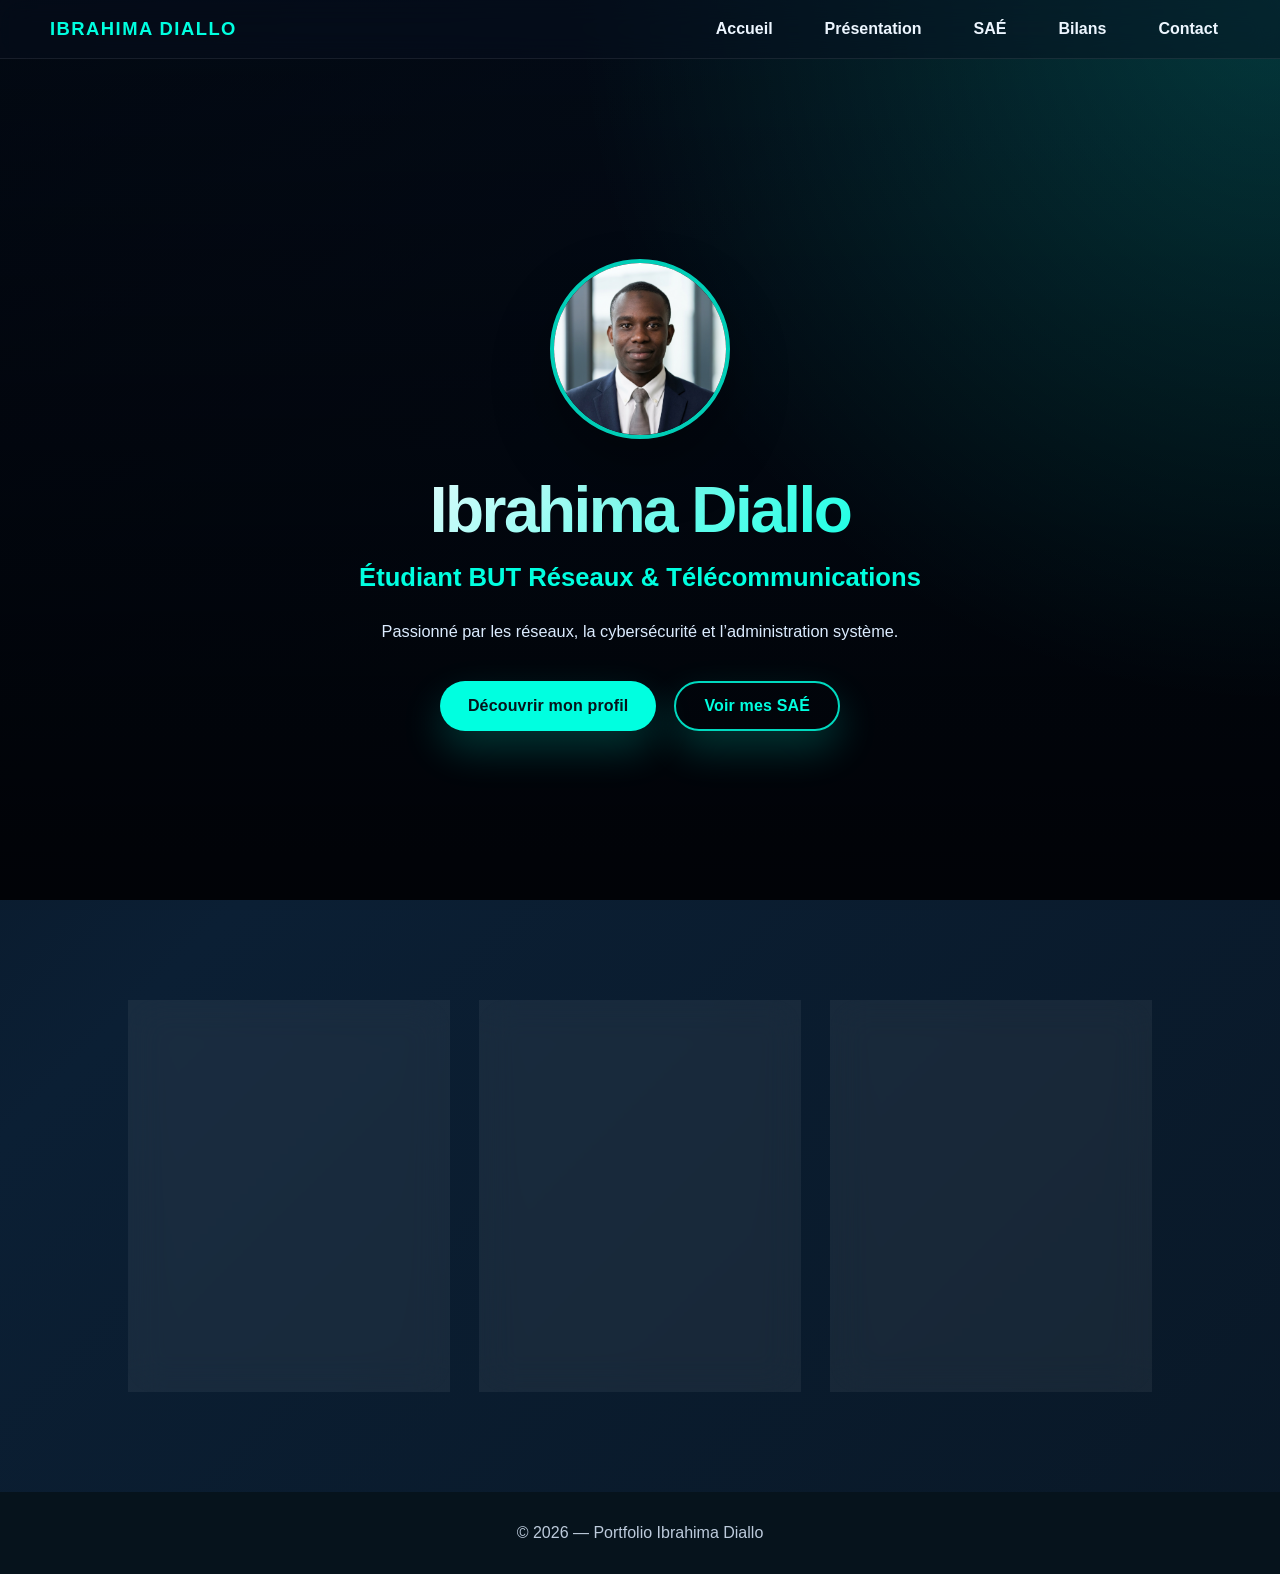
==== index.html @ d2196016 "finish" ====
﻿<!DOCTYPE html>
<html lang="fr">
<head>
<meta charset="UTF-8">
<meta name="viewport" content="width=device-width, initial-scale=1.0">
<title>Portfolio Cybersecurity | Ibrahima Diallo</title>
<link rel="stylesheet" href="style.css">
</head>
<body>
<header>
<nav class="navbar">
<div class="logo">IBRAHIMA DIALLO</div>
<ul>
<li><a href="index.html">Accueil</a></li>
<li><a href="presentation.html">Présentation</a></li>
<li><a href="sae.html">SAÉ</a></li>
<li><a href="bilan.html">Bilans</a></li>
<li><a href="contact.html">Contact</a></li>
</ul>
</nav>
</header>
<section class="hero">
<div class="overlay"></div>
<div class="hero-content">
<img src="IBR.png" alt="Photo Ibrahima" class="profile">
<h1>Ibrahima Diallo</h1>
<h2>Étudiant BUT Réseaux & Télécommunications</h2>
<p>
 Passionné par les réseaux, la cybersécurité et
 l’administration système.
</p>
<div class="hero-buttons">
<a href="presentation.html" class="btn">Découvrir mon profil</a>
<a href="sae.html" class="btn secondary">Voir mes SAÉ</a>
</div>
</div>
</section>
<section class="cards-section">
<div class="card">
<div class="card-icon">🌐</div>
<h3>Administration Réseau</h3>
<p>
Configuration réseau, VLAN, DHCP, DNS,
architecture IP et gestion d'infrastructure.
</p>
<ul style="margin-top: 15px; color: #00ffe0; font-size: 0.95rem;">
<li>✓ Configuration réseau</li>
<li>✓ Services réseau</li>
<li>✓ Architecture IP</li>
</ul>
</div>
<div class="card">
<div class="card-icon">🔐</div>
<h3>Cybersécurité</h3>
<p>
Sensibilisation sécurité, protection système,
analyse des risques et prévention des menaces.
</p>
<ul style="margin-top: 15px; color: #00ffe0; font-size: 0.95rem;">
<li>✓ Hygiène informatique</li>
<li>✓ Analyse des risques</li>
<li>✓ Protection système</li>
</ul>
</div>
<div class="card">
<div class="card-icon">💻</div>
<h3>Développement Web</h3>
<p>
HTML, CSS, JavaScript,
création de portfolio professionnel et sites responsifs.
</p>
<ul style="margin-top: 15px; color: #00ffe0; font-size: 0.95rem;">
<li>✓ Frontend moderne</li>
<li>✓ Design responsive</li>
<li>✓ Animations fluides</li>
</ul>
</div>
</section>
<footer>
<p>© 2026 — Portfolio Ibrahima Diallo</p>
</footer>
<script src="script.js"></script>
</body>
</html>
---- style.css ----
﻿* {
  margin: 0;
  padding: 0;
  box-sizing: border-box;
}

body {
  font-family: 'Inter', Arial, sans-serif;
  background: linear-gradient(135deg, #07121f 0%, #0b1f34 40%, #091827 100%);
  color: #f7fbff;
  overflow-x: hidden;
  min-height: 100vh;
  scroll-behavior: smooth;
}

body::selection {
  background: rgba(0, 255, 224, 0.4);
  color: #06131a;
}

.navbar {
  position: fixed;
  inset: 0 0 auto 0;
  z-index: 1000;
  width: 100%;
  padding: 18px 50px;
  display: flex;
  justify-content: space-between;
  align-items: center;
  background: rgba(7, 17, 32, 0.45);
  border-bottom: 1px solid rgba(255, 255, 255, 0.08);
  backdrop-filter: blur(14px);
  transition: background 0.3s ease, box-shadow 0.3s ease, padding 0.3s ease;
}

.navbar.navbar-scrolled {
  background: rgba(3, 12, 25, 0.95);
  box-shadow: 0 18px 40px rgba(0, 0, 0, 0.25);
  padding: 12px 40px;
}

.navbar ul {
  display: flex;
  gap: 28px;
  list-style: none;
}

.navbar a {
  color: #edf6ff;
  text-decoration: none;
  font-weight: 600;
  padding: 8px 12px;
  border-radius: 8px;
  position: relative;
  transition: color 0.3s ease, background 0.3s ease, transform 0.2s ease;
}

.navbar a::after {
  content: '';
  position: absolute;
  bottom: 2px;
  left: 0;
  width: 0;
  height: 2px;
  background: linear-gradient(90deg, #00ffe0, #00d9c4);
  transition: width 0.35s cubic-bezier(0.34, 1.56, 0.64, 1);
}

.navbar a:hover {
  color: #00ffe0;
  background: rgba(0, 255, 224, 0.1);
  transform: translateY(-2px);
}

.navbar a:hover::after {
  width: 100%;
}

.logo {
  font-weight: 800;
  font-size: 1.15rem;
  letter-spacing: 0.08em;
  color: #00ffe0;
}

/* Alternate nav styling for pages like sae.html that use class="nav" */
.nav {
  position: fixed;
  inset: 0 0 auto 0;
  z-index: 1000;
  width: 100%;
  padding: 18px 50px;
  display: flex;
  justify-content: space-between;
  align-items: center;
  background: rgba(7, 17, 32, 0.45);
  border-bottom: 1px solid rgba(255, 255, 255, 0.08);
  backdrop-filter: blur(14px);
  transition: background 0.3s ease, box-shadow 0.3s ease, padding 0.3s ease;
}

.nav ul {
  display: flex;
  gap: 28px;
  list-style: none;
  margin: 0;
  padding: 0;
}

.nav a {
  color: #edf6ff;
  text-decoration: none;
  font-weight: 600;
  padding: 8px 12px;
  border-radius: 8px;
  position: relative;
  transition: color 0.3s ease, background 0.3s ease, transform 0.2s ease;
}

.nav a::after {
  content: '';
  position: absolute;
  bottom: 2px;
  left: 0;
  width: 0;
  height: 2px;
  background: linear-gradient(90deg, #00ffe0, #00d9c4);
  transition: width 0.35s cubic-bezier(0.34, 1.56, 0.64, 1);
}

.nav a:hover {
  color: #00ffe0;
  background: rgba(0, 255, 224, 0.1);
  transform: translateY(-2px);
}

.nav a:hover::after {
  width: 100%;
}

.nav .logo {
  font-weight: 800;
  font-size: 1.05rem;
  color: #00ffe0;
}

/* Prevent content from being hidden by fixed nav */
.section {
  margin-top: 80px;
  padding-top: 80px;
}

/* Contact page styling */
.contact-grid {
  display: grid;
  grid-template-columns: repeat(auto-fit, minmax(300px, 1fr));
  gap: 30px;
  padding: 60px 0;
}

.contact-card {
  position: relative;
  background: rgba(255, 255, 255, 0.06);
  padding: 40px;
  border-radius: 20px;
  border: 1px solid rgba(0, 255, 224, 0.2);
  backdrop-filter: blur(18px);
  transition: all 0.35s ease;
  overflow: hidden;
}

.contact-card::before {
  content: '';
  position: absolute;
  inset: 0;
  background: radial-gradient(circle at top right, rgba(0, 255, 224, 0.15), transparent 50%);
  pointer-events: none;
}

.contact-card:hover {
  transform: translateY(-8px) scale(1.02);
  border-color: rgba(0, 255, 224, 0.6);
  box-shadow: 0 30px 60px rgba(0, 255, 224, 0.1);
  background: rgba(255, 255, 255, 0.09);
}

.contact-card h3 {
  font-size: 1.35rem;
  margin-bottom: 16px;
  color: #00ffe0;
}

.contact-card p {
  font-size: 1.05rem;
  line-height: 1.8;
  color: #dcecff;
}

.contact-card a {
  color: #00ffe0;
  text-decoration: none;
  font-weight: 600;
  transition: all 0.3s ease;
  position: relative;
  display: inline-block;
}

.contact-card a::after {
  content: '';
  position: absolute;
  bottom: -3px;
  left: 0;
  width: 0;
  height: 2px;
  background: linear-gradient(90deg, #00ffe0, #00d9c4);
  transition: width 0.3s ease;
}

.contact-card a:hover {
  color: #00ffff;
}

.contact-card a:hover::after {
  width: 100%;
}

.hero {
  min-height: 100vh;
  padding-top: 90px;
  background-image: linear-gradient(180deg, rgba(1, 8, 21, 0.65), rgba(2, 9, 26, 0.92)), url('cyber-bg.jpg');
  background-size: cover;
  background-position: center;
  display: flex;
  justify-content: center;
  align-items: center;
  position: relative;
}

.overlay {
  position: absolute;
  inset: 0;
  background: radial-gradient(circle at top right, rgba(0, 255, 224, 0.18), transparent 45%),
    linear-gradient(180deg, rgba(0, 0, 0, 0.25), rgba(0, 0, 0, 0.75));
}

.hero-content {
  position: relative;
  z-index: 2;
  text-align: center;
  max-width: 900px;
  padding: 0 24px;
}

.profile {
  width: 180px;
  height: 180px;
  border-radius: 50%;
  object-fit: cover;
  border: 4px solid rgba(0, 255, 224, 0.8);
  box-shadow: 0 30px 60px rgba(0, 0, 0, 0.3);
  margin: 0 auto 30px;
}

.hero h1 {
  font-size: clamp(3rem, 5vw, 5.2rem);
  margin-bottom: 16px;
  letter-spacing: -0.04em;
  background: linear-gradient(135deg, #f7fbff 0%, #00ffe0 100%);
  -webkit-background-clip: text;
  -webkit-text-fill-color: transparent;
  background-clip: text;
  animation: fadeInDown 0.8s ease-out;
}

.hero h2 {
  color: #00ffe0;
  margin-bottom: 24px;
  font-size: clamp(1.35rem, 2vw, 2rem);
  animation: fadeInUp 0.9s ease-out 0.1s both;
}

.hero p {
  max-width: 760px;
  margin: 0 auto;
  line-height: 1.85;
  font-size: 1.02rem;
  color: #dcecff;
  animation: fadeInUp 0.9s ease-out 0.2s both;
}

.hero-buttons {
  margin-top: 34px;
  display: flex;
  justify-content: center;
  gap: 18px;
  flex-wrap: wrap;
  animation: fadeInUp 0.9s ease-out 0.3s both;
}

@keyframes fadeInDown {
  from {
    opacity: 0;
    transform: translateY(-30px);
  }
  to {
    opacity: 1;
    transform: translateY(0);
  }
}

@keyframes fadeInUp {
  from {
    opacity: 0;
    transform: translateY(30px);
  }
  to {
    opacity: 1;
    transform: translateY(0);
  }
}

.btn {
  display: inline-flex;
  align-items: center;
  justify-content: center;
  padding: 14px 28px;
  border-radius: 999px;
  background: #00ffe0;
  color: #06131a;
  text-decoration: none;
  font-weight: 700;
  letter-spacing: 0.01em;
  box-shadow: 0 18px 40px rgba(0, 255, 224, 0.2);
  transition: transform 0.25s ease, box-shadow 0.25s ease, filter 0.25s ease;
}

.btn:hover {
  transform: translateY(-4px);
  box-shadow: 0 24px 55px rgba(0, 255, 224, 0.25);
}

.secondary {
  background: transparent;
  border: 2px solid rgba(0, 255, 224, 0.85);
  color: #00ffe0;
}

.cards-section {
  display: grid;
  grid-template-columns: repeat(auto-fit, minmax(280px, 1fr));
  gap: 30px;
  padding: 100px 10%;
  position: relative;
  z-index: 5;
}

.card {
  position: relative;
  background: rgba(255, 255, 255, 0.06);
  padding: 36px;
  border-radius: 26px;
  backdrop-filter: blur(18px);
  transition: transform 0.35s ease, border-color 0.35s ease, box-shadow 0.35s ease, background 0.35s ease;
  border: 1px solid rgba(255, 255, 255, 0.1);
  overflow: hidden;
  transform: translateY(24px);
  opacity: 0;
}

.card.visible {
  transform: translateY(0);
  opacity: 1;
}

.card::before {
  content: '';
  position: absolute;
  inset: 0;
  background: radial-gradient(circle at top left, rgba(0, 255, 224, 0.14), transparent 40%);
  pointer-events: none;
}

.card:hover {
  transform: translateY(-10px) scale(1.02);
  border-color: rgba(0, 255, 224, 0.35);
  box-shadow: 0 30px 55px rgba(0, 255, 224, 0.12), 0 15px 30px rgba(0, 0, 0, 0.2);
  background: rgba(255, 255, 255, 0.08);
}

.card-icon {
  font-size: 3.5rem;
  margin-bottom: 20px;
  display: inline-block;
  animation: float 3s ease-in-out infinite;
}

.card:nth-child(1) .card-icon {
  animation-delay: 0s;
}

.card:nth-child(2) .card-icon {
  animation-delay: 0.5s;
}

.card:nth-child(3) .card-icon {
  animation-delay: 1s;
}

@keyframes float {
  0%, 100% {
    transform: translateY(0px);
  }
  50% {
    transform: translateY(-12px);
  }
}

.card h3 {
  font-size: 1.5rem;
  margin-bottom: 18px;
  color: #f7fbff;
  transition: color 0.3s ease;
}

.card:hover h3 {
  color: #00ffe0;
}

.card p {
  line-height: 1.85;
  color: #dcecff;
  font-size: 1rem;
}

.page {
  padding: 160px 10%;
}

.page h1 {
  margin-bottom: 42px;
  font-size: clamp(2.75rem, 5vw, 4.5rem);
  line-height: 1.05;
}

.glass-card {
  background: rgba(255, 255, 255, 0.05);
  padding: 40px;
  border-radius: 24px;
  backdrop-filter: blur(18px);
  line-height: 1.9;
  border: 1px solid rgba(255, 255, 255, 0.08);
}

.glass-card h2 {
  margin-top: 24px;
  margin-bottom: 18px;
  color: #00ffe0;
}

.proof {
  width: 100%;
  max-width: 700px;
  border-radius: 18px;
  margin-top: 20px;
  box-shadow: 0 24px 60px rgba(0, 0, 0, 0.32);
}

footer {
  padding: 32px 18px;
  text-align: center;
  background: #06131c;
  color: #bdcbdc;
}

@media (max-width: 900px) {
  .navbar {
    padding: 16px 30px;
  }

  .cards-section {
    padding: 80px 6%;
  }

  .page {
    padding: 120px 6%;
  }
}

@media (max-width: 700px) {
  .navbar {
    padding: 14px 22px;
  }

  .navbar ul {
    gap: 18px;
    flex-wrap: wrap;
    justify-content: center;
  }

  .hero {
    padding-top: 80px;
  }

  .hero h1 {
    font-size: 3.4rem;
  }

  .hero h2 {
    font-size: 1.45rem;
  }

  .hero p {
    font-size: 0.98rem;
  }

  .hero-buttons {
    gap: 14px;
  }

  .cards-section {
    padding: 70px 5%;
  }
}
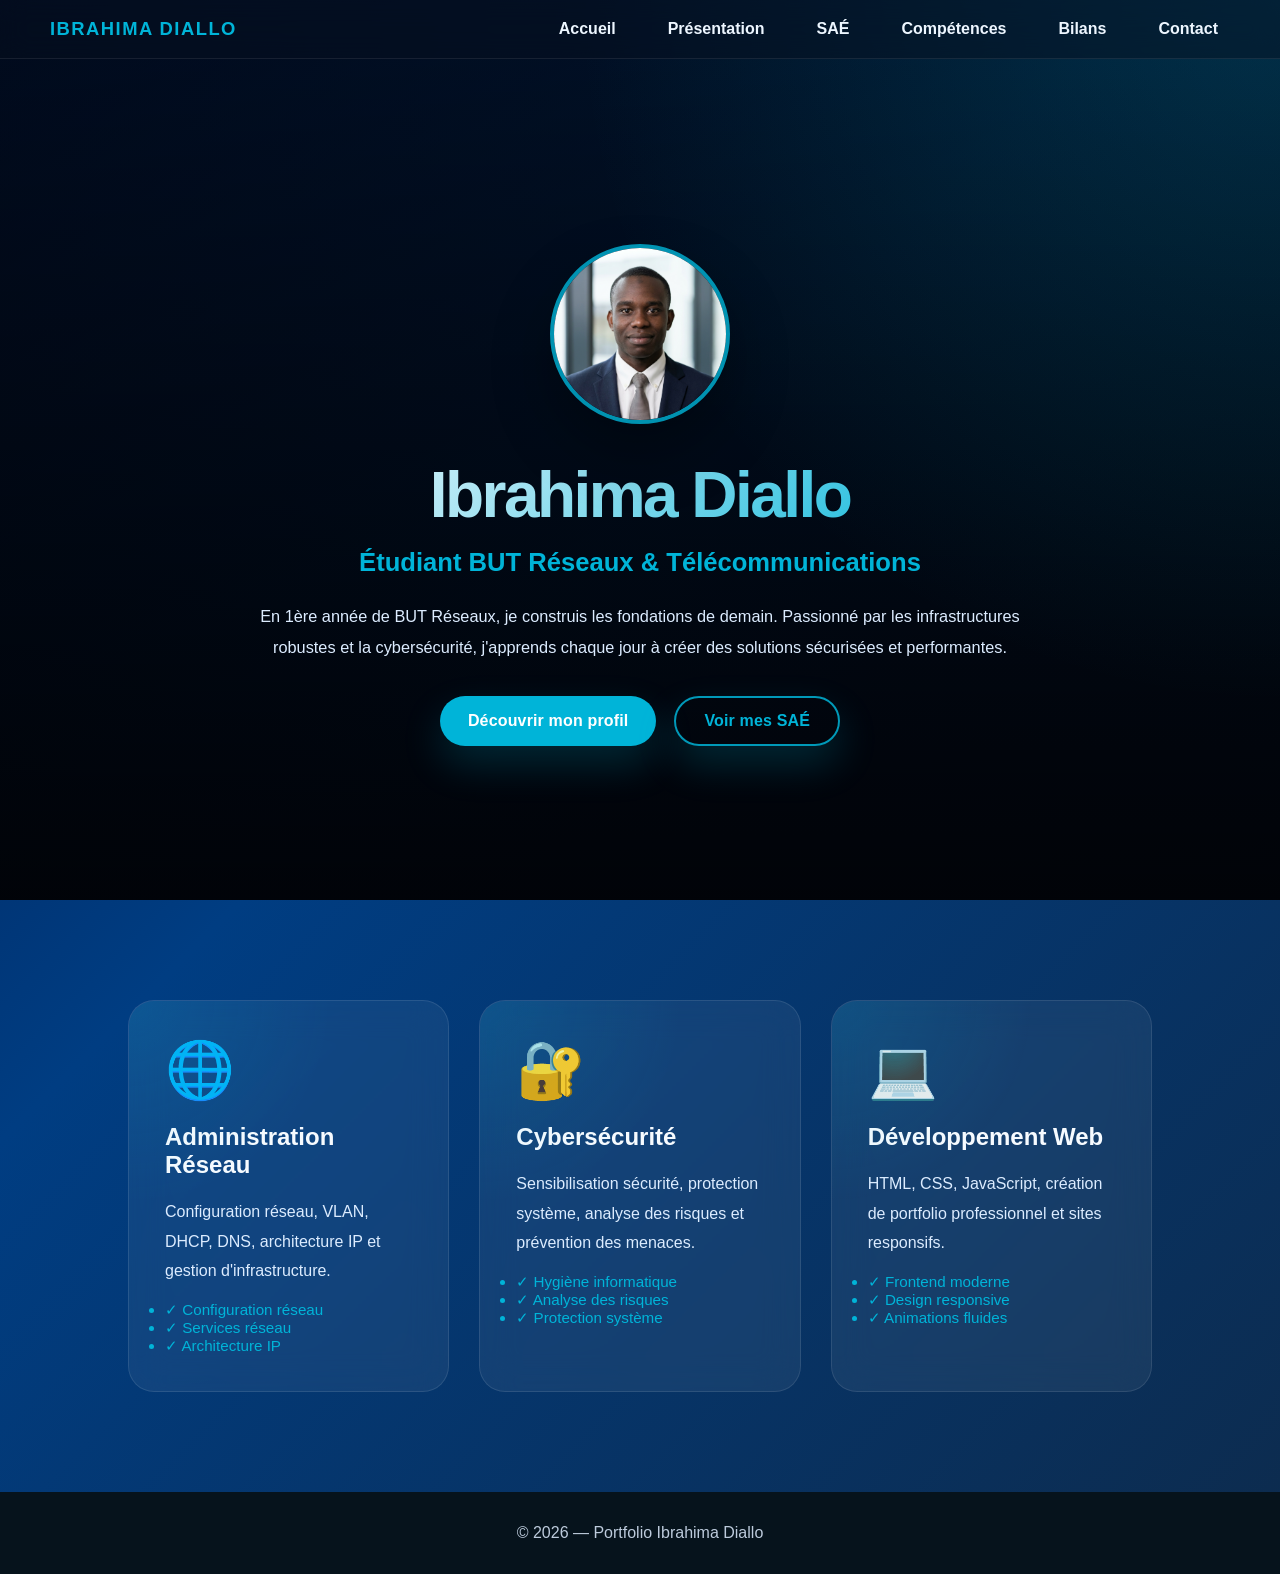
==== commit e8d8d109: "Mise à jour portfolio" ====
--- a/index.html
+++ b/index.html
@@ -14,6 +14,7 @@
 <li><a href="index.html">Accueil</a></li>
 <li><a href="presentation.html">Présentation</a></li>
 <li><a href="sae.html">SAÉ</a></li>
+<li><a href="competences.html">Compétences</a></li>
 <li><a href="bilan.html">Bilans</a></li>
 <li><a href="contact.html">Contact</a></li>
 </ul>
@@ -26,8 +27,9 @@
 <h1>Ibrahima Diallo</h1>
 <h2>Étudiant BUT Réseaux & Télécommunications</h2>
 <p>
- Passionné par les réseaux, la cybersécurité et
- l’administration système.
+ En 1ère année de BUT Réseaux, je construis les fondations de demain.
+ Passionné par les infrastructures robustes et la cybersécurité,
+ j'apprends chaque jour à créer des solutions sécurisées et performantes.
 </p>
 <div class="hero-buttons">
 <a href="presentation.html" class="btn">Découvrir mon profil</a>
@@ -43,7 +45,7 @@
 Configuration réseau, VLAN, DHCP, DNS,
 architecture IP et gestion d'infrastructure.
 </p>
-<ul style="margin-top: 15px; color: #00ffe0; font-size: 0.95rem;">
+<ul style="margin-top: 15px; color: #00b4d8; font-size: 0.95rem;">
 <li>✓ Configuration réseau</li>
 <li>✓ Services réseau</li>
 <li>✓ Architecture IP</li>
@@ -56,7 +58,7 @@
 Sensibilisation sécurité, protection système,
 analyse des risques et prévention des menaces.
 </p>
-<ul style="margin-top: 15px; color: #00ffe0; font-size: 0.95rem;">
+<ul style="margin-top: 15px; color: #00b4d8; font-size: 0.95rem;">
 <li>✓ Hygiène informatique</li>
 <li>✓ Analyse des risques</li>
 <li>✓ Protection système</li>
@@ -69,7 +71,7 @@
 HTML, CSS, JavaScript,
 création de portfolio professionnel et sites responsifs.
 </p>
-<ul style="margin-top: 15px; color: #00ffe0; font-size: 0.95rem;">
+<ul style="margin-top: 15px; color: #00b4d8; font-size: 0.95rem;">
 <li>✓ Frontend moderne</li>
 <li>✓ Design responsive</li>
 <li>✓ Animations fluides</li>
--- a/style.css
+++ b/style.css
@@ -6,7 +6,7 @@
 
 body {
   font-family: 'Inter', Arial, sans-serif;
-  background: linear-gradient(135deg, #07121f 0%, #0b1f34 40%, #091827 100%);
+  background: linear-gradient(135deg, #001a4d 0%, #003d82 40%, #0d2b4d 100%);
   color: #f7fbff;
   overflow-x: hidden;
   min-height: 100vh;
@@ -62,13 +62,13 @@
   left: 0;
   width: 0;
   height: 2px;
-  background: linear-gradient(90deg, #00ffe0, #00d9c4);
+  background: linear-gradient(90deg, #00b4d8, #0099cc);
   transition: width 0.35s cubic-bezier(0.34, 1.56, 0.64, 1);
 }
 
 .navbar a:hover {
-  color: #00ffe0;
-  background: rgba(0, 255, 224, 0.1);
+  color: #00b4d8;
+  background: rgba(0, 180, 216, 0.1);
   transform: translateY(-2px);
 }
 
@@ -80,7 +80,7 @@
   font-weight: 800;
   font-size: 1.15rem;
   letter-spacing: 0.08em;
-  color: #00ffe0;
+  color: #00b4d8;
 }
 
 /* Alternate nav styling for pages like sae.html that use class="nav" */
@@ -124,13 +124,13 @@
   left: 0;
   width: 0;
   height: 2px;
-  background: linear-gradient(90deg, #00ffe0, #00d9c4);
+  background: linear-gradient(90deg, #8b5cf6, #6366f1);
   transition: width 0.35s cubic-bezier(0.34, 1.56, 0.64, 1);
 }
 
 .nav a:hover {
-  color: #00ffe0;
-  background: rgba(0, 255, 224, 0.1);
+  color: #00b4d8;
+  background: rgba(0, 180, 216, 0.1);
   transform: translateY(-2px);
 }
 
@@ -141,7 +141,7 @@
 .nav .logo {
   font-weight: 800;
   font-size: 1.05rem;
-  color: #00ffe0;
+  color: #00b4d8;
 }
 
 /* Prevent content from being hidden by fixed nav */
@@ -163,7 +163,7 @@
   background: rgba(255, 255, 255, 0.06);
   padding: 40px;
   border-radius: 20px;
-  border: 1px solid rgba(0, 255, 224, 0.2);
+  border: 1px solid rgba(0, 180, 216, 0.2);
   backdrop-filter: blur(18px);
   transition: all 0.35s ease;
   overflow: hidden;
@@ -173,21 +173,21 @@
   content: '';
   position: absolute;
   inset: 0;
-  background: radial-gradient(circle at top right, rgba(0, 255, 224, 0.15), transparent 50%);
+  background: radial-gradient(circle at top right, rgba(0, 180, 216, 0.15), transparent 50%);
   pointer-events: none;
 }
 
 .contact-card:hover {
   transform: translateY(-8px) scale(1.02);
-  border-color: rgba(0, 255, 224, 0.6);
-  box-shadow: 0 30px 60px rgba(0, 255, 224, 0.1);
+  border-color: rgba(0, 180, 216, 0.6);
+  box-shadow: 0 30px 60px rgba(0, 180, 216, 0.1);
   background: rgba(255, 255, 255, 0.09);
 }
 
 .contact-card h3 {
   font-size: 1.35rem;
   margin-bottom: 16px;
-  color: #00ffe0;
+  color: #00b4d8;
 }
 
 .contact-card p {
@@ -197,7 +197,7 @@
 }
 
 .contact-card a {
-  color: #00ffe0;
+  color: #00b4d8;
   text-decoration: none;
   font-weight: 600;
   transition: all 0.3s ease;
@@ -212,12 +212,12 @@
   left: 0;
   width: 0;
   height: 2px;
-  background: linear-gradient(90deg, #00ffe0, #00d9c4);
+  background: linear-gradient(90deg, #00b4d8, #0099cc);
   transition: width 0.3s ease;
 }
 
 .contact-card a:hover {
-  color: #00ffff;
+  color: #00d4ff;
 }
 
 .contact-card a:hover::after {
@@ -239,7 +239,7 @@
 .overlay {
   position: absolute;
   inset: 0;
-  background: radial-gradient(circle at top right, rgba(0, 255, 224, 0.18), transparent 45%),
+  background: radial-gradient(circle at top right, rgba(0, 180, 216, 0.18), transparent 45%),
     linear-gradient(180deg, rgba(0, 0, 0, 0.25), rgba(0, 0, 0, 0.75));
 }
 
@@ -256,7 +256,7 @@
   height: 180px;
   border-radius: 50%;
   object-fit: cover;
-  border: 4px solid rgba(0, 255, 224, 0.8);
+  border: 4px solid rgba(0, 180, 216, 0.8);
   box-shadow: 0 30px 60px rgba(0, 0, 0, 0.3);
   margin: 0 auto 30px;
 }
@@ -265,7 +265,7 @@
   font-size: clamp(3rem, 5vw, 5.2rem);
   margin-bottom: 16px;
   letter-spacing: -0.04em;
-  background: linear-gradient(135deg, #f7fbff 0%, #00ffe0 100%);
+  background: linear-gradient(135deg, #f7fbff 0%, #00b4d8 100%);
   -webkit-background-clip: text;
   -webkit-text-fill-color: transparent;
   background-clip: text;
@@ -273,7 +273,7 @@
 }
 
 .hero h2 {
-  color: #00ffe0;
+  color: #00b4d8;
   margin-bottom: 24px;
   font-size: clamp(1.35rem, 2vw, 2rem);
   animation: fadeInUp 0.9s ease-out 0.1s both;
@@ -325,24 +325,24 @@
   justify-content: center;
   padding: 14px 28px;
   border-radius: 999px;
-  background: #00ffe0;
-  color: #06131a;
+  background: #00b4d8;
+  color: #ffffff;
   text-decoration: none;
   font-weight: 700;
   letter-spacing: 0.01em;
-  box-shadow: 0 18px 40px rgba(0, 255, 224, 0.2);
+  box-shadow: 0 18px 40px rgba(0, 180, 216, 0.2);
   transition: transform 0.25s ease, box-shadow 0.25s ease, filter 0.25s ease;
 }
 
 .btn:hover {
   transform: translateY(-4px);
-  box-shadow: 0 24px 55px rgba(0, 255, 224, 0.25);
+  box-shadow: 0 24px 55px rgba(0, 180, 216, 0.3);
 }
 
 .secondary {
   background: transparent;
-  border: 2px solid rgba(0, 255, 224, 0.85);
-  color: #00ffe0;
+  border: 2px solid rgba(0, 180, 216, 0.85);
+  color: #00b4d8;
 }
 
 .cards-section {
@@ -376,14 +376,15 @@
   content: '';
   position: absolute;
   inset: 0;
-  background: radial-gradient(circle at top left, rgba(0, 255, 224, 0.14), transparent 40%);
+  background: radial-gradient(circle at top left, rgba(0, 180, 216, 0.14), transparent 40%);
   pointer-events: none;
+}
 }
 
 .card:hover {
   transform: translateY(-10px) scale(1.02);
-  border-color: rgba(0, 255, 224, 0.35);
-  box-shadow: 0 30px 55px rgba(0, 255, 224, 0.12), 0 15px 30px rgba(0, 0, 0, 0.2);
+  border-color: rgba(0, 180, 216, 0.35);
+  box-shadow: 0 30px 55px rgba(0, 180, 216, 0.12), 0 15px 30px rgba(0, 0, 0, 0.2);
   background: rgba(255, 255, 255, 0.08);
 }
 
@@ -423,7 +424,7 @@
 }
 
 .card:hover h3 {
-  color: #00ffe0;
+  color: #00b4d8;
 }
 
 .card p {
@@ -454,14 +455,16 @@
 .glass-card h2 {
   margin-top: 24px;
   margin-bottom: 18px;
-  color: #00ffe0;
+  color: #00b4d8;
 }
 
 .proof {
+  display: block;
   width: 100%;
-  max-width: 700px;
+  max-width: 640px;
+  height: auto;
   border-radius: 18px;
-  margin-top: 20px;
+  margin: 20px auto 0;
   box-shadow: 0 24px 60px rgba(0, 0, 0, 0.32);
 }
 
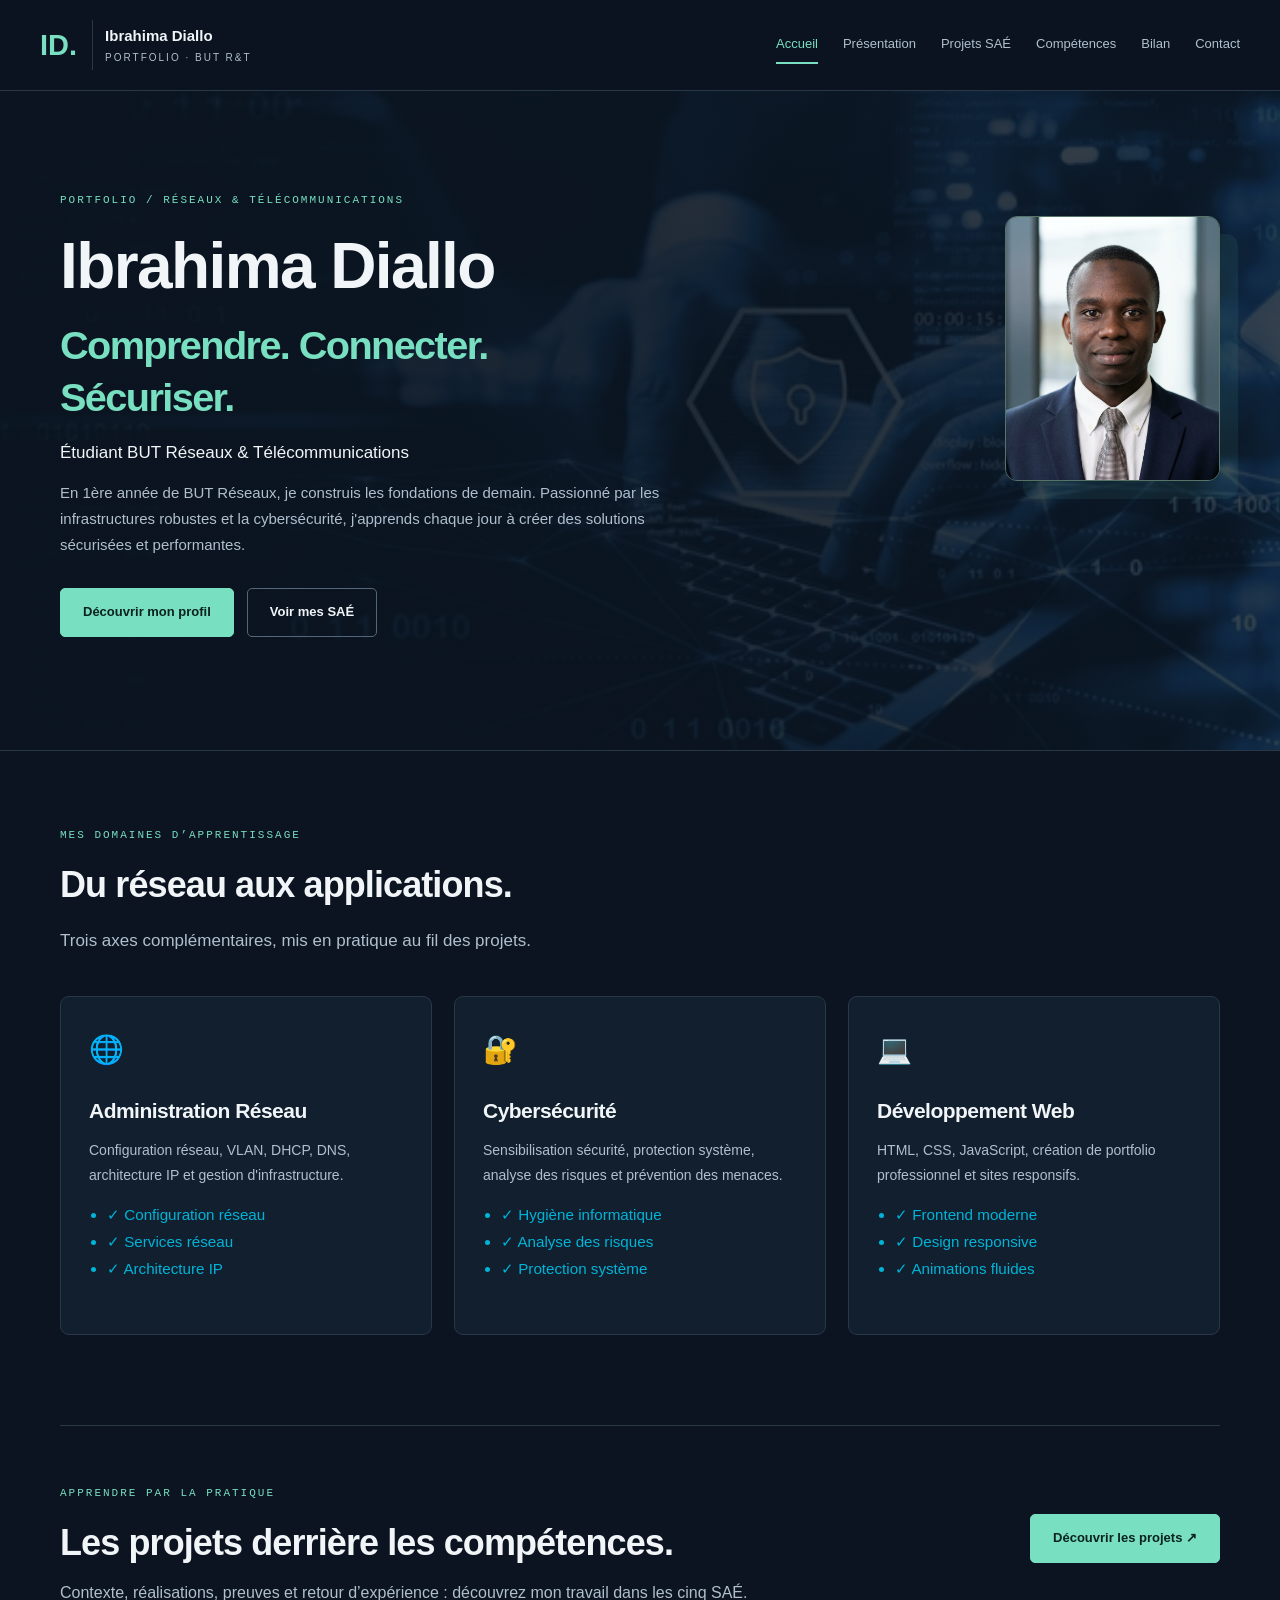
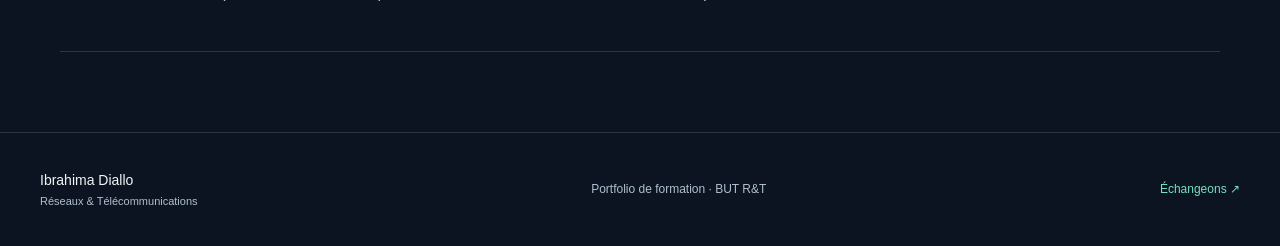
==== commit d1b3015c: "mise_a_jour_1" ====
--- a/index.html
+++ b/index.html
@@ -1,30 +1,21 @@
-﻿<!DOCTYPE html>
+<!DOCTYPE html>
 <html lang="fr">
 <head>
 <meta charset="UTF-8">
 <meta name="viewport" content="width=device-width, initial-scale=1.0">
 <title>Portfolio Cybersecurity | Ibrahima Diallo</title>
 <link rel="stylesheet" href="style.css">
+<meta name="description" content="Portfolio d’Ibrahima Diallo : projets de BUT Réseaux et Télécommunications, compétences, réalisations et bilan de progression.">
 </head>
 <body>
-<header>
-<nav class="navbar">
-<div class="logo">IBRAHIMA DIALLO</div>
-<ul>
-<li><a href="index.html">Accueil</a></li>
-<li><a href="presentation.html">Présentation</a></li>
-<li><a href="sae.html">SAÉ</a></li>
-<li><a href="competences.html">Compétences</a></li>
-<li><a href="bilan.html">Bilans</a></li>
-<li><a href="contact.html">Contact</a></li>
-</ul>
-</nav>
-</header>
+<a class="skip-link" href="#contenu">Aller au contenu</a>
+<header><nav class="navbar" aria-label="Navigation principale"><a class="logo" href="index.html"><span class="monogram">ID.</span><span>Ibrahima Diallo<small>Portfolio · BUT R&T</small></span></a><button class="menu-toggle" type="button" aria-expanded="false" aria-controls="navigation">Menu <span aria-hidden="true">☰</span></button><ul id="navigation"><li><a href="index.html" aria-current="page">Accueil</a></li><li><a href="presentation.html">Présentation</a></li><li><a href="sae.html">Projets SAÉ</a></li><li><a href="competences.html">Compétences</a></li><li><a href="bilan.html">Bilan</a></li><li><a href="contact.html">Contact</a></li></ul></nav></header>
+<main id="contenu">
 <section class="hero">
 <div class="overlay"></div>
 <div class="hero-content">
-<img src="IBR.png" alt="Photo Ibrahima" class="profile">
-<h1>Ibrahima Diallo</h1>
+<img src="IBR.png" alt="Photo Ibrahima" class="profile" width="180" height="180">
+<p class="eyebrow">PORTFOLIO / RÉSEAUX & TÉLÉCOMMUNICATIONS</p><h1>Ibrahima Diallo<span>Comprendre. Connecter.<br>Sécuriser.</span></h1>
 <h2>Étudiant BUT Réseaux & Télécommunications</h2>
 <p>
  En 1ère année de BUT Réseaux, je construis les fondations de demain.
@@ -37,7 +28,7 @@
 </div>
 </div>
 </section>
-<section class="cards-section">
+<section class="focus-section"><div class="section-header"><p class="eyebrow">MES DOMAINES D’APPRENTISSAGE</p><h2>Du réseau aux applications.</h2><p>Trois axes complémentaires, mis en pratique au fil des projets.</p></div><div class="cards-section">
 <div class="card">
 <div class="card-icon">🌐</div>
 <h3>Administration Réseau</h3>
@@ -77,10 +68,10 @@
 <li>✓ Animations fluides</li>
 </ul>
 </div>
-</section>
-<footer>
-<p>© 2026 — Portfolio Ibrahima Diallo</p>
-</footer>
+</div></section>
+
 <script src="script.js"></script>
+<section class="next-step"><div><p class="eyebrow">APPRENDRE PAR LA PRATIQUE</p><h2>Les projets derrière les compétences.</h2><p>Contexte, réalisations, preuves et retour d’expérience : découvrez mon travail dans les cinq SAÉ.</p></div><a class="btn" href="sae.html">Découvrir les projets ↗</a></section></main>
+<footer><a href="index.html" class="footer-name">Ibrahima Diallo<span>Réseaux & Télécommunications</span></a><p>Portfolio de formation · BUT R&T</p><a href="contact.html">Échangeons ↗</a></footer>
 </body>
-</html>+</html>
--- a/style.css
+++ b/style.css
@@ -1,526 +1,851 @@
-﻿* {
-  margin: 0;
-  padding: 0;
-  box-sizing: border-box;
+:root {
+  --bg:#0b1420;
+  --panel:#111f2e;
+  --text:#f1f5f8;
+  --muted:#b0bfce;
+  --accent:#78dfc0;
+  --line:#293847;
+  --max:1160px;
+  color-scheme:dark
+}
+
+* {
+  box-sizing:border-box;
+  margin:0;
+  padding:0
+}
+
+html {
+  scroll-behavior:smooth;
+  scroll-padding-top:110px
 }
 
 body {
-  font-family: 'Inter', Arial, sans-serif;
-  background: linear-gradient(135deg, #001a4d 0%, #003d82 40%, #0d2b4d 100%);
-  color: #f7fbff;
-  overflow-x: hidden;
-  min-height: 100vh;
-  scroll-behavior: smooth;
-}
-
-body::selection {
-  background: rgba(0, 255, 224, 0.4);
-  color: #06131a;
+  font-family:Segoe UI,Arial,sans-serif;
+  background:var(--bg);
+  color:var(--text);
+  line-height:1.75
+}
+
+a {
+  color:var(--accent);
+  text-underline-offset:5px
+}
+
+button,a {
+  -webkit-tap-highlight-color:transparent
+}
+
+button {
+  font:inherit;
+  cursor:pointer
+}
+
+a:focus-visible,button:focus-visible {
+  outline:3px solid var(--accent);
+  outline-offset:5px
+}
+
+::selection {
+  background:var(--accent);
+  color:var(--bg)
+}
+
+img {
+  max-width:100%;
+  height:auto
+}
+
+header {
+  position:sticky;
+  top:0;
+  z-index:20;
+  background:#0b1420f5;
+  border-bottom:1px solid var(--line);
+  backdrop-filter:blur(16px)
 }
 
 .navbar {
-  position: fixed;
-  inset: 0 0 auto 0;
-  z-index: 1000;
-  width: 100%;
-  padding: 18px 50px;
-  display: flex;
-  justify-content: space-between;
-  align-items: center;
-  background: rgba(7, 17, 32, 0.45);
-  border-bottom: 1px solid rgba(255, 255, 255, 0.08);
-  backdrop-filter: blur(14px);
-  transition: background 0.3s ease, box-shadow 0.3s ease, padding 0.3s ease;
-}
-
-.navbar.navbar-scrolled {
-  background: rgba(3, 12, 25, 0.95);
-  box-shadow: 0 18px 40px rgba(0, 0, 0, 0.25);
-  padding: 12px 40px;
+  max-width:1320px;
+  margin:auto;
+  min-height:90px;
+  padding:16px 40px;
+  display:flex;
+  justify-content:space-between;
+  align-items:center;
+  gap:24px
+}
+
+.logo {
+  display:flex;
+  align-items:center;
+  gap:12px;
+  text-decoration:none;
+  color:var(--text);
+  font-weight:650;
+  font-size:15px;
+  white-space:nowrap
+}
+
+.monogram {
+  font-size:29px;
+  color:var(--accent);
+  border-right:1px solid var(--line);
+  padding-right:15px
+}
+
+.logo small {
+  display:block;
+  color:var(--muted);
+  font-size:10px;
+  font-weight:400;
+  letter-spacing:2px;
+  text-transform:uppercase
 }
 
 .navbar ul {
-  display: flex;
-  gap: 28px;
-  list-style: none;
-}
-
-.navbar a {
-  color: #edf6ff;
-  text-decoration: none;
-  font-weight: 600;
-  padding: 8px 12px;
-  border-radius: 8px;
-  position: relative;
-  transition: color 0.3s ease, background 0.3s ease, transform 0.2s ease;
-}
-
-.navbar a::after {
-  content: '';
-  position: absolute;
-  bottom: 2px;
-  left: 0;
-  width: 0;
-  height: 2px;
-  background: linear-gradient(90deg, #00b4d8, #0099cc);
-  transition: width 0.35s cubic-bezier(0.34, 1.56, 0.64, 1);
-}
-
-.navbar a:hover {
-  color: #00b4d8;
-  background: rgba(0, 180, 216, 0.1);
-  transform: translateY(-2px);
-}
-
-.navbar a:hover::after {
-  width: 100%;
+  display:flex;
+  list-style:none;
+  gap:25px
+}
+
+.navbar ul a {
+  font-size:13px;
+  text-decoration:none;
+  color:var(--muted);
+  display:block;
+  padding:7px 0;
+  border-bottom:2px solid transparent
+}
+
+.navbar ul a:hover,.navbar a[aria-current] {
+  color:var(--accent);
+  border-color:var(--accent)
+}
+
+.menu-toggle {
+  display:none
+}
+
+.skip-link {
+  position:fixed;
+  top:-100px;
+  left:16px;
+  z-index:100;
+  background:var(--accent);
+  color:var(--bg);
+  padding:12px
+}
+
+.skip-link:focus {
+  top:12px
+}
+
+main {
+  min-height:70vh
+}
+
+.page,.section,.focus-section {
+  width:min(var(--max),calc(100% - 80px));
+  margin:0 auto;
+  padding:75px 0 90px
+}
+
+.eyebrow {
+  font-family:Consolas,monospace;
+  color:var(--accent);
+  font-size:11px;
+  letter-spacing:2px;
+  margin-bottom:18px
+}
+
+h1,h2,h3,h4 {
+  line-height:1.2;
+  letter-spacing:-.025em
+}
+
+h1 {
+  font-size:clamp(34px,4.8vw,64px);
+  font-weight:650;
+  margin-bottom:28px;
+  max-width:1000px
+}
+
+h1 span {
+  color:var(--muted)
+}
+
+h2 {
+  font-size:clamp(25px,3vw,36px);
+  font-weight:600
+}
+
+h3 {
+  font-size:21px
+}
+
+p {
+  color:var(--muted)
+}
+
+.page-intro,.section-header>p:last-child {
+  max-width:740px;
+  margin:20px 0 38px;
+  font-size:17px
+}
+
+.hero {
+  position:relative;
+  overflow:hidden;
+  background:linear-gradient(90deg,#0b1420f5 5%,#0b1420df 65%,#0b1420c9),url('cyber-security-network-data-protection-600nw-2656907229.webp') center/cover;
+  min-height:660px;
+  border-bottom:1px solid var(--line)
+}
+
+.hero-content {
+  position:relative;
+  max-width:var(--max);
+  margin:auto;
+  padding:100px 270px 95px 0;
+  width:calc(100% - 80px)
+}
+
+.hero .profile {
+  position:absolute;
+  right:0;
+  top:125px;
+  width:215px;
+  height:265px;
+  object-fit:cover;
+  object-position:center;
+  border-radius:12px;
+  border:1px solid #567367;
+  box-shadow:18px 18px 0 #78dfc012
+}
+
+.hero h1 {
+  font-size:clamp(40px,5vw,66px);
+  margin-bottom:20px
+}
+
+.hero h1 span {
+  display:block;
+  font-size:.62em;
+  line-height:1.3;
+  margin-top:15px;
+  color:var(--accent)
+}
+
+.hero h2 {
+  font-size:17px;
+  font-weight:500;
+  letter-spacing:0;
+  margin-bottom:16px
+}
+
+.hero p:not(.eyebrow) {
+  max-width:650px;
+  font-size:15px
+}
+
+.hero-buttons {
+  display:flex;
+  align-items:center;
+  flex-wrap:wrap;
+  gap:13px;
+  margin-top:30px
+}
+
+.btn {
+  display:inline-flex;
+  justify-content:center;
+  align-items:center;
+  min-height:48px;
+  padding:12px 22px;
+  background:var(--accent);
+  border:1px solid var(--accent);
+  border-radius:5px;
+  color:#0b2220;
+  text-decoration:none;
+  font-size:13px;
+  font-weight:700;
+  transition:background .2s,transform .2s
+}
+
+.btn:hover {
+  background:#a1efd7;
+  transform:translateY(-2px)
+}
+
+.secondary {
+  background:transparent;
+  color:var(--text);
+  border-color:#536779
+}
+
+.secondary:hover {
+  background:#203442
+}
+
+.cv-link {
+  font-size:13px
+}
+
+.section-header {
+  margin-bottom:30px
+}
+
+.cards-section,.grid,.contact-grid,.bilan-grid {
+  display:grid;
+  grid-template-columns:repeat(3,minmax(0,1fr));
+  gap:22px
+}
+
+.cards-section {
+  margin-top:40px
+}
+
+.card,.contact-card {
+  padding:28px;
+  background:var(--panel);
+  border:1px solid var(--line);
+  border-radius:9px;
+  min-width:0
+}
+
+.card {
+  display:flex;
+  flex-direction:column;
+  transition:border-color .2s
+}
+
+.card:hover {
+  border-color:#647e85
+}
+
+.card-icon {
+  font-size:28px;
+  margin-bottom:24px
+}
+
+.card h3 {
+  margin-bottom:15px
+}
+
+.card p {
+  font-size:14px
+}
+
+.card ul {
+  padding-left:18px;
+  color:var(--muted);
+  font-size:13px;
+  margin:18px 0 24px
+}
+
+.card-actions {
+  margin-top:auto
+}
+
+.grid .card img {
+  width:100%;
+  height:170px;
+  object-fit:contain;
+  background:#f1f4f7;
+  border-radius:5px;
+  margin-bottom:25px
+}
+
+.grid .card h3 {
+  font-size:21px;
+  line-height:1.4
+}
+
+.glass-card {
+  background:var(--panel);
+  border:1px solid var(--line);
+  border-radius:9px;
+  padding:clamp(24px,4vw,48px);
+  margin:26px 0
+}
+
+.glass-card h2 {
+  font-size:27px;
+  color:var(--accent);
+  margin:42px 0 20px;
+  padding-top:25px;
+  border-top:1px solid var(--line)
+}
+
+.glass-card h2:first-child {
+  margin-top:0;
+  border:0;
+  padding-top:0
+}
+
+.glass-card h3 {
+  font-size:19px;
+  margin:27px 0 12px
+}
+
+.glass-card h4 {
+  font-size:17px;
+  margin:32px 0 13px;
+  color:var(--text)
+}
+
+.glass-card p {
+  margin:16px 0;
+  max-width:85ch
+}
+
+.glass-card ul {
+  padding-left:23px;
+  color:var(--muted);
+  margin:18px 0
+}
+
+.glass-card li {
+  margin:9px 0
+}
+
+.glass-card strong {
+  color:var(--text);
+  font-weight:600
+}
+
+.proof {
+  display:block;
+  width:auto;
+  max-width:100%;
+  max-height:720px;
+  object-fit:contain;
+  margin:35px auto 20px;
+  border-radius:5px;
+  border:1px solid var(--line);
+  cursor:zoom-in
+}
+
+.proof-button {
+  display:block;
+  border:0;
+  background:transparent;
+  width:100%;
+  color:inherit
+}
+
+.proof-button .proof {
+  margin-bottom:8px
+}
+
+.proof-hint {
+  display:block;
+  color:var(--accent);
+  font-size:12px;
+  text-align:center;
+  margin-bottom:20px
+}
+
+.bilan-grid {
+  grid-template-columns:repeat(3,minmax(0,1fr))
+}
+
+.bilan-grid .glass-card {
+  padding:28px;
+  margin:10px 0
+}
+
+.bilan-grid h2 {
+  font-size:24px;
+  margin-top:0;
+  border:0;
+  padding-top:0;
+  min-height:90px
+}
+
+.bilan-grid h3 {
+  font-size:16px
+}
+
+.bilan-grid p {
+  font-size:14px
+}
+
+.text-link {
+  font-size:13px
+}
+
+.next-step {
+  width:min(var(--max),calc(100% - 80px));
+  margin:0 auto 80px;
+  border-top:1px solid var(--line);
+  border-bottom:1px solid var(--line);
+  padding:44px 0;
+  display:flex;
+  align-items:center;
+  justify-content:space-between;
+  gap:40px
+}
+
+.page .next-step {
+  width:100%;
+  margin:65px 0 0
+}
+
+.next-step p {
+  max-width:720px;
+  margin-top:14px
+}
+
+.next-step .btn {
+  flex-shrink:0
+}
+
+.contact-grid {
+  margin-top:50px
+}
+
+.contact-card h3 {
+  color:var(--accent);
+  margin-bottom:20px
+}
+
+.contact-card p {
+  font-size:15px;
+  overflow-wrap:anywhere
+}
+
+.back-link {
+  display:inline-block;
+  margin-bottom:32px;
+  text-decoration:none;
+  font-size:13px
+}
+
+.project-filters {
+  display:flex;
+  gap:10px;
+  flex-wrap:wrap;
+  margin:30px 0 12px
+}
+
+.filter {
+  background:transparent;
+  color:var(--muted);
+  border:1px solid var(--line);
+  border-radius:30px;
+  padding:8px 16px;
+  font-size:13px
+}
+
+.filter:hover,.filter.active {
+  background:var(--accent);
+  color:var(--bg);
+  border-color:var(--accent)
+}
+
+.filter-status {
+  font-size:12px;
+  margin:0 0 22px
+}
+
+.project-filters,.filter-status {
+  display:none
+}
+
+.filters-ready .project-filters {
+  display:flex
+}
+
+.filters-ready .filter-status {
+  display:block
+}
+
+[hidden] {
+  display:none!important
+}
+
+.project-bottom {
+  max-width:var(--max);
+  width:calc(100% - 80px);
+  margin:0 auto 60px;
+  display:flex;
+  justify-content:space-between;
+  gap:20px;
+  font-size:14px
+}
+
+footer {
+  max-width:1320px;
+  margin:auto;
+  padding:35px 40px;
+  border-top:1px solid var(--line);
+  display:flex;
+  align-items:center;
+  justify-content:space-between;
+  gap:24px;
+  font-size:12px
+}
+
+footer a {
+  text-decoration:none
+}
+
+.footer-name {
+  color:var(--text);
+  font-size:14px
+}
+
+.footer-name span {
+  display:block;
+  color:var(--muted);
+  font-size:11px
+}
+
+code {
+  background:#09131e;
+  padding:2px 6px;
+  border-radius:4px;
+  color:#9ce3d0;
+  overflow-wrap:anywhere
+}
+
+dialog {
+  margin:auto;
+  background:var(--bg);
+  color:var(--text);
+  border:1px solid var(--line);
+  border-radius:10px;
+  width:min(1150px,95vw);
+  max-height:94vh;
+  padding:20px
+}
+
+dialog::backdrop {
+  background:#000d
+}
+
+dialog img {
+  display:block;
+  max-height:77vh;
+  max-width:100%;
+  margin:12px auto;
+  object-fit:contain
+}
+
+.dialog-close {
+  display:block;
+  margin-left:auto;
+  border:1px solid var(--line);
+  background:var(--panel);
+  color:var(--text);
+  padding:8px 16px;
+  border-radius:4px
+}
+
+.dialog-caption {
+  font-size:13px;
+  text-align:center
+}
+
+body.modal-open {
+  overflow:hidden
+}
+
+@media(min-width:1000px) {
+  .grid .card:first-child {
+  grid-column:span 2
+}
+
+.grid .card:first-child img {
+  height:225px
+}
+
+
+}
+
+@media(max-width:1000px) {
+  .navbar {
+  padding:16px 24px
+}
+
+.navbar ul {
+  gap:15px
 }
 
 .logo {
-  font-weight: 800;
-  font-size: 1.15rem;
-  letter-spacing: 0.08em;
-  color: #00b4d8;
-}
-
-/* Alternate nav styling for pages like sae.html that use class="nav" */
-.nav {
-  position: fixed;
-  inset: 0 0 auto 0;
-  z-index: 1000;
-  width: 100%;
-  padding: 18px 50px;
-  display: flex;
-  justify-content: space-between;
-  align-items: center;
-  background: rgba(7, 17, 32, 0.45);
-  border-bottom: 1px solid rgba(255, 255, 255, 0.08);
-  backdrop-filter: blur(14px);
-  transition: background 0.3s ease, box-shadow 0.3s ease, padding 0.3s ease;
-}
-
-.nav ul {
-  display: flex;
-  gap: 28px;
-  list-style: none;
-  margin: 0;
-  padding: 0;
-}
-
-.nav a {
-  color: #edf6ff;
-  text-decoration: none;
-  font-weight: 600;
-  padding: 8px 12px;
-  border-radius: 8px;
-  position: relative;
-  transition: color 0.3s ease, background 0.3s ease, transform 0.2s ease;
-}
-
-.nav a::after {
-  content: '';
-  position: absolute;
-  bottom: 2px;
-  left: 0;
-  width: 0;
-  height: 2px;
-  background: linear-gradient(90deg, #8b5cf6, #6366f1);
-  transition: width 0.35s cubic-bezier(0.34, 1.56, 0.64, 1);
-}
-
-.nav a:hover {
-  color: #00b4d8;
-  background: rgba(0, 180, 216, 0.1);
-  transform: translateY(-2px);
-}
-
-.nav a:hover::after {
-  width: 100%;
-}
-
-.nav .logo {
-  font-weight: 800;
-  font-size: 1.05rem;
-  color: #00b4d8;
-}
-
-/* Prevent content from being hidden by fixed nav */
-.section {
-  margin-top: 80px;
-  padding-top: 80px;
-}
-
-/* Contact page styling */
-.contact-grid {
-  display: grid;
-  grid-template-columns: repeat(auto-fit, minmax(300px, 1fr));
-  gap: 30px;
-  padding: 60px 0;
-}
-
-.contact-card {
-  position: relative;
-  background: rgba(255, 255, 255, 0.06);
-  padding: 40px;
-  border-radius: 20px;
-  border: 1px solid rgba(0, 180, 216, 0.2);
-  backdrop-filter: blur(18px);
-  transition: all 0.35s ease;
-  overflow: hidden;
-}
-
-.contact-card::before {
-  content: '';
-  position: absolute;
-  inset: 0;
-  background: radial-gradient(circle at top right, rgba(0, 180, 216, 0.15), transparent 50%);
-  pointer-events: none;
-}
-
-.contact-card:hover {
-  transform: translateY(-8px) scale(1.02);
-  border-color: rgba(0, 180, 216, 0.6);
-  box-shadow: 0 30px 60px rgba(0, 180, 216, 0.1);
-  background: rgba(255, 255, 255, 0.09);
-}
-
-.contact-card h3 {
-  font-size: 1.35rem;
-  margin-bottom: 16px;
-  color: #00b4d8;
-}
-
-.contact-card p {
-  font-size: 1.05rem;
-  line-height: 1.8;
-  color: #dcecff;
-}
-
-.contact-card a {
-  color: #00b4d8;
-  text-decoration: none;
-  font-weight: 600;
-  transition: all 0.3s ease;
-  position: relative;
-  display: inline-block;
-}
-
-.contact-card a::after {
-  content: '';
-  position: absolute;
-  bottom: -3px;
-  left: 0;
-  width: 0;
-  height: 2px;
-  background: linear-gradient(90deg, #00b4d8, #0099cc);
-  transition: width 0.3s ease;
-}
-
-.contact-card a:hover {
-  color: #00d4ff;
-}
-
-.contact-card a:hover::after {
-  width: 100%;
+  font-size:13px
+}
+
+.navbar ul a {
+  font-size:12px
+}
+
+.cards-section,.bilan-grid {
+  grid-template-columns:1fr
+}
+
+.bilan-grid h2 {
+  min-height:0
+}
+
+.contact-grid,.grid {
+  grid-template-columns:repeat(2,minmax(0,1fr))
+}
+
+.hero-content {
+  padding-right:230px
+}
+
+.hero .profile {
+  width:190px;
+  height:240px
+}
+
+.next-step {
+  align-items:flex-start;
+  flex-direction:column
+}
+
+
+}
+
+@media(max-width:760px) {
+  .navbar {
+  min-height:78px;
+  flex-wrap:wrap;
+  padding:14px 22px
+}
+
+.menu-toggle {
+  display:block;
+  background:transparent;
+  border:1px solid var(--line);
+  color:var(--text);
+  padding:7px 12px;
+  border-radius:4px;
+  font-size:12px
+}
+
+.navbar ul {
+  width:100%;
+  flex-wrap:wrap;
+  gap:5px 22px
+}
+
+.navbar ul a {
+  font-size:13px
+}
+
+.js-ready .navbar ul {
+  display:none
+}
+
+.js-ready .navbar ul.open {
+  display:flex
+}
+
+.page,.section,.focus-section {
+  width:calc(100% - 40px);
+  padding:46px 0 60px
 }
 
 .hero {
-  min-height: 100vh;
-  padding-top: 90px;
-  background-image: linear-gradient(180deg, rgba(1, 8, 21, 0.65), rgba(2, 9, 26, 0.92)), url('cyber-bg.jpg');
-  background-size: cover;
-  background-position: center;
-  display: flex;
-  justify-content: center;
-  align-items: center;
-  position: relative;
-}
-
-.overlay {
-  position: absolute;
-  inset: 0;
-  background: radial-gradient(circle at top right, rgba(0, 180, 216, 0.18), transparent 45%),
-    linear-gradient(180deg, rgba(0, 0, 0, 0.25), rgba(0, 0, 0, 0.75));
+  min-height:0
 }
 
 .hero-content {
-  position: relative;
-  z-index: 2;
-  text-align: center;
-  max-width: 900px;
-  padding: 0 24px;
-}
-
-.profile {
-  width: 180px;
-  height: 180px;
-  border-radius: 50%;
-  object-fit: cover;
-  border: 4px solid rgba(0, 180, 216, 0.8);
-  box-shadow: 0 30px 60px rgba(0, 0, 0, 0.3);
-  margin: 0 auto 30px;
+  width:calc(100% - 40px);
+  padding:40px 0 50px
+}
+
+.hero .profile {
+  position:static;
+  width:105px;
+  height:125px;
+  margin:0 0 25px;
+  box-shadow:8px 8px 0 #78dfc012
 }
 
 .hero h1 {
-  font-size: clamp(3rem, 5vw, 5.2rem);
-  margin-bottom: 16px;
-  letter-spacing: -0.04em;
-  background: linear-gradient(135deg, #f7fbff 0%, #00b4d8 100%);
-  -webkit-background-clip: text;
-  -webkit-text-fill-color: transparent;
-  background-clip: text;
-  animation: fadeInDown 0.8s ease-out;
+  font-size:42px
+}
+
+.hero h1 span {
+  font-size:29px
 }
 
 .hero h2 {
-  color: #00b4d8;
-  margin-bottom: 24px;
-  font-size: clamp(1.35rem, 2vw, 2rem);
-  animation: fadeInUp 0.9s ease-out 0.1s both;
-}
-
-.hero p {
-  max-width: 760px;
-  margin: 0 auto;
-  line-height: 1.85;
-  font-size: 1.02rem;
-  color: #dcecff;
-  animation: fadeInUp 0.9s ease-out 0.2s both;
+  font-size:15px
+}
+
+.hero .eyebrow {
+  font-size:9px;
+  letter-spacing:1px
 }
 
 .hero-buttons {
-  margin-top: 34px;
-  display: flex;
-  justify-content: center;
-  gap: 18px;
-  flex-wrap: wrap;
-  animation: fadeInUp 0.9s ease-out 0.3s both;
-}
-
-@keyframes fadeInDown {
-  from {
-    opacity: 0;
-    transform: translateY(-30px);
-  }
-  to {
-    opacity: 1;
-    transform: translateY(0);
-  }
-}
-
-@keyframes fadeInUp {
-  from {
-    opacity: 0;
-    transform: translateY(30px);
-  }
-  to {
-    opacity: 1;
-    transform: translateY(0);
-  }
-}
-
-.btn {
-  display: inline-flex;
-  align-items: center;
-  justify-content: center;
-  padding: 14px 28px;
-  border-radius: 999px;
-  background: #00b4d8;
-  color: #ffffff;
-  text-decoration: none;
-  font-weight: 700;
-  letter-spacing: 0.01em;
-  box-shadow: 0 18px 40px rgba(0, 180, 216, 0.2);
-  transition: transform 0.25s ease, box-shadow 0.25s ease, filter 0.25s ease;
-}
-
-.btn:hover {
-  transform: translateY(-4px);
-  box-shadow: 0 24px 55px rgba(0, 180, 216, 0.3);
-}
-
-.secondary {
-  background: transparent;
-  border: 2px solid rgba(0, 180, 216, 0.85);
-  color: #00b4d8;
-}
-
-.cards-section {
-  display: grid;
-  grid-template-columns: repeat(auto-fit, minmax(280px, 1fr));
-  gap: 30px;
-  padding: 100px 10%;
-  position: relative;
-  z-index: 5;
-}
-
-.card {
-  position: relative;
-  background: rgba(255, 255, 255, 0.06);
-  padding: 36px;
-  border-radius: 26px;
-  backdrop-filter: blur(18px);
-  transition: transform 0.35s ease, border-color 0.35s ease, box-shadow 0.35s ease, background 0.35s ease;
-  border: 1px solid rgba(255, 255, 255, 0.1);
-  overflow: hidden;
-  transform: translateY(24px);
-  opacity: 0;
-}
-
-.card.visible {
-  transform: translateY(0);
-  opacity: 1;
-}
-
-.card::before {
-  content: '';
-  position: absolute;
-  inset: 0;
-  background: radial-gradient(circle at top left, rgba(0, 180, 216, 0.14), transparent 40%);
-  pointer-events: none;
-}
-}
-
-.card:hover {
-  transform: translateY(-10px) scale(1.02);
-  border-color: rgba(0, 180, 216, 0.35);
-  box-shadow: 0 30px 55px rgba(0, 180, 216, 0.12), 0 15px 30px rgba(0, 0, 0, 0.2);
-  background: rgba(255, 255, 255, 0.08);
-}
-
-.card-icon {
-  font-size: 3.5rem;
-  margin-bottom: 20px;
-  display: inline-block;
-  animation: float 3s ease-in-out infinite;
-}
-
-.card:nth-child(1) .card-icon {
-  animation-delay: 0s;
-}
-
-.card:nth-child(2) .card-icon {
-  animation-delay: 0.5s;
-}
-
-.card:nth-child(3) .card-icon {
-  animation-delay: 1s;
-}
-
-@keyframes float {
-  0%, 100% {
-    transform: translateY(0px);
-  }
-  50% {
-    transform: translateY(-12px);
-  }
-}
-
-.card h3 {
-  font-size: 1.5rem;
-  margin-bottom: 18px;
-  color: #f7fbff;
-  transition: color 0.3s ease;
-}
-
-.card:hover h3 {
-  color: #00b4d8;
-}
-
-.card p {
-  line-height: 1.85;
-  color: #dcecff;
-  font-size: 1rem;
-}
-
-.page {
-  padding: 160px 10%;
-}
-
-.page h1 {
-  margin-bottom: 42px;
-  font-size: clamp(2.75rem, 5vw, 4.5rem);
-  line-height: 1.05;
-}
-
-.glass-card {
-  background: rgba(255, 255, 255, 0.05);
-  padding: 40px;
-  border-radius: 24px;
-  backdrop-filter: blur(18px);
-  line-height: 1.9;
-  border: 1px solid rgba(255, 255, 255, 0.08);
+  align-items:stretch
+}
+
+.cv-link {
+  padding:10px 0
+}
+
+.contact-grid,.grid {
+  grid-template-columns:1fr
+}
+
+.card,.contact-card {
+  padding:24px
 }
 
 .glass-card h2 {
-  margin-top: 24px;
-  margin-bottom: 18px;
-  color: #00b4d8;
+  font-size:24px
+}
+
+.next-step {
+  width:calc(100% - 40px);
+  margin-bottom:45px;
+  gap:24px
+}
+
+.project-bottom {
+  width:calc(100% - 40px);
+  flex-wrap:wrap
+}
+
+footer {
+  padding:30px 22px;
+  align-items:flex-start;
+  flex-direction:column;
+  gap:15px
 }
 
 .proof {
-  display: block;
-  width: 100%;
-  max-width: 640px;
-  height: auto;
-  border-radius: 18px;
-  margin: 20px auto 0;
-  box-shadow: 0 24px 60px rgba(0, 0, 0, 0.32);
-}
-
-footer {
-  padding: 32px 18px;
-  text-align: center;
-  background: #06131c;
-  color: #bdcbdc;
-}
-
-@media (max-width: 900px) {
-  .navbar {
-    padding: 16px 30px;
-  }
-
-  .cards-section {
-    padding: 80px 6%;
-  }
-
-  .page {
-    padding: 120px 6%;
-  }
-}
-
-@media (max-width: 700px) {
-  .navbar {
-    padding: 14px 22px;
-  }
-
-  .navbar ul {
-    gap: 18px;
-    flex-wrap: wrap;
-    justify-content: center;
-  }
-
-  .hero {
-    padding-top: 80px;
-  }
-
-  .hero h1 {
-    font-size: 3.4rem;
-  }
-
-  .hero h2 {
-    font-size: 1.45rem;
-  }
-
-  .hero p {
-    font-size: 0.98rem;
-  }
-
-  .hero-buttons {
-    gap: 14px;
-  }
-
-  .cards-section {
-    padding: 70px 5%;
-  }
-}
+  max-height:none
+}
+
+.bilan-grid {
+  gap:15px
+}
+
+.eyebrow {
+  font-size:10px
+}
+
+
+}
+
+@media(prefers-reduced-motion:reduce) {
+  html {
+  scroll-behavior:auto
+}
+
+*,*::before,*::after {
+  transition:none!important;
+  animation:none!important
+}
+
+
+}
